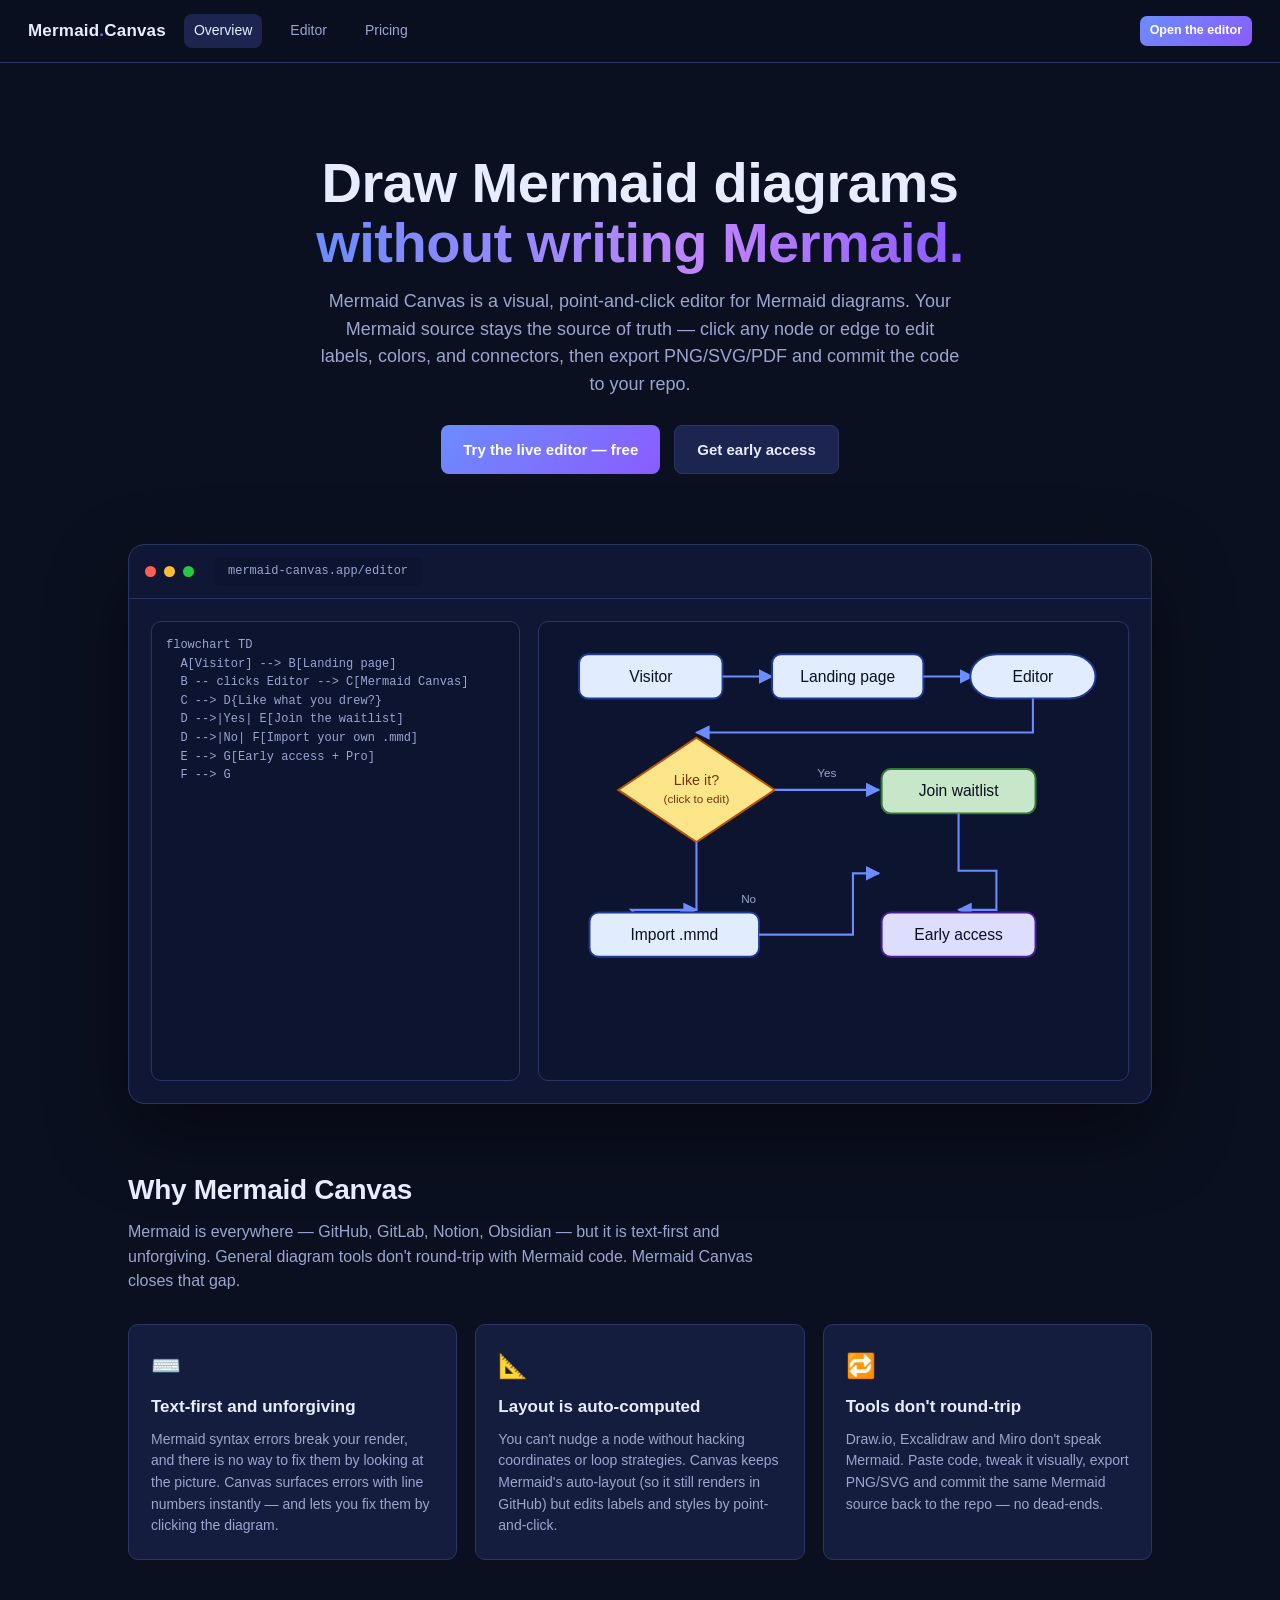
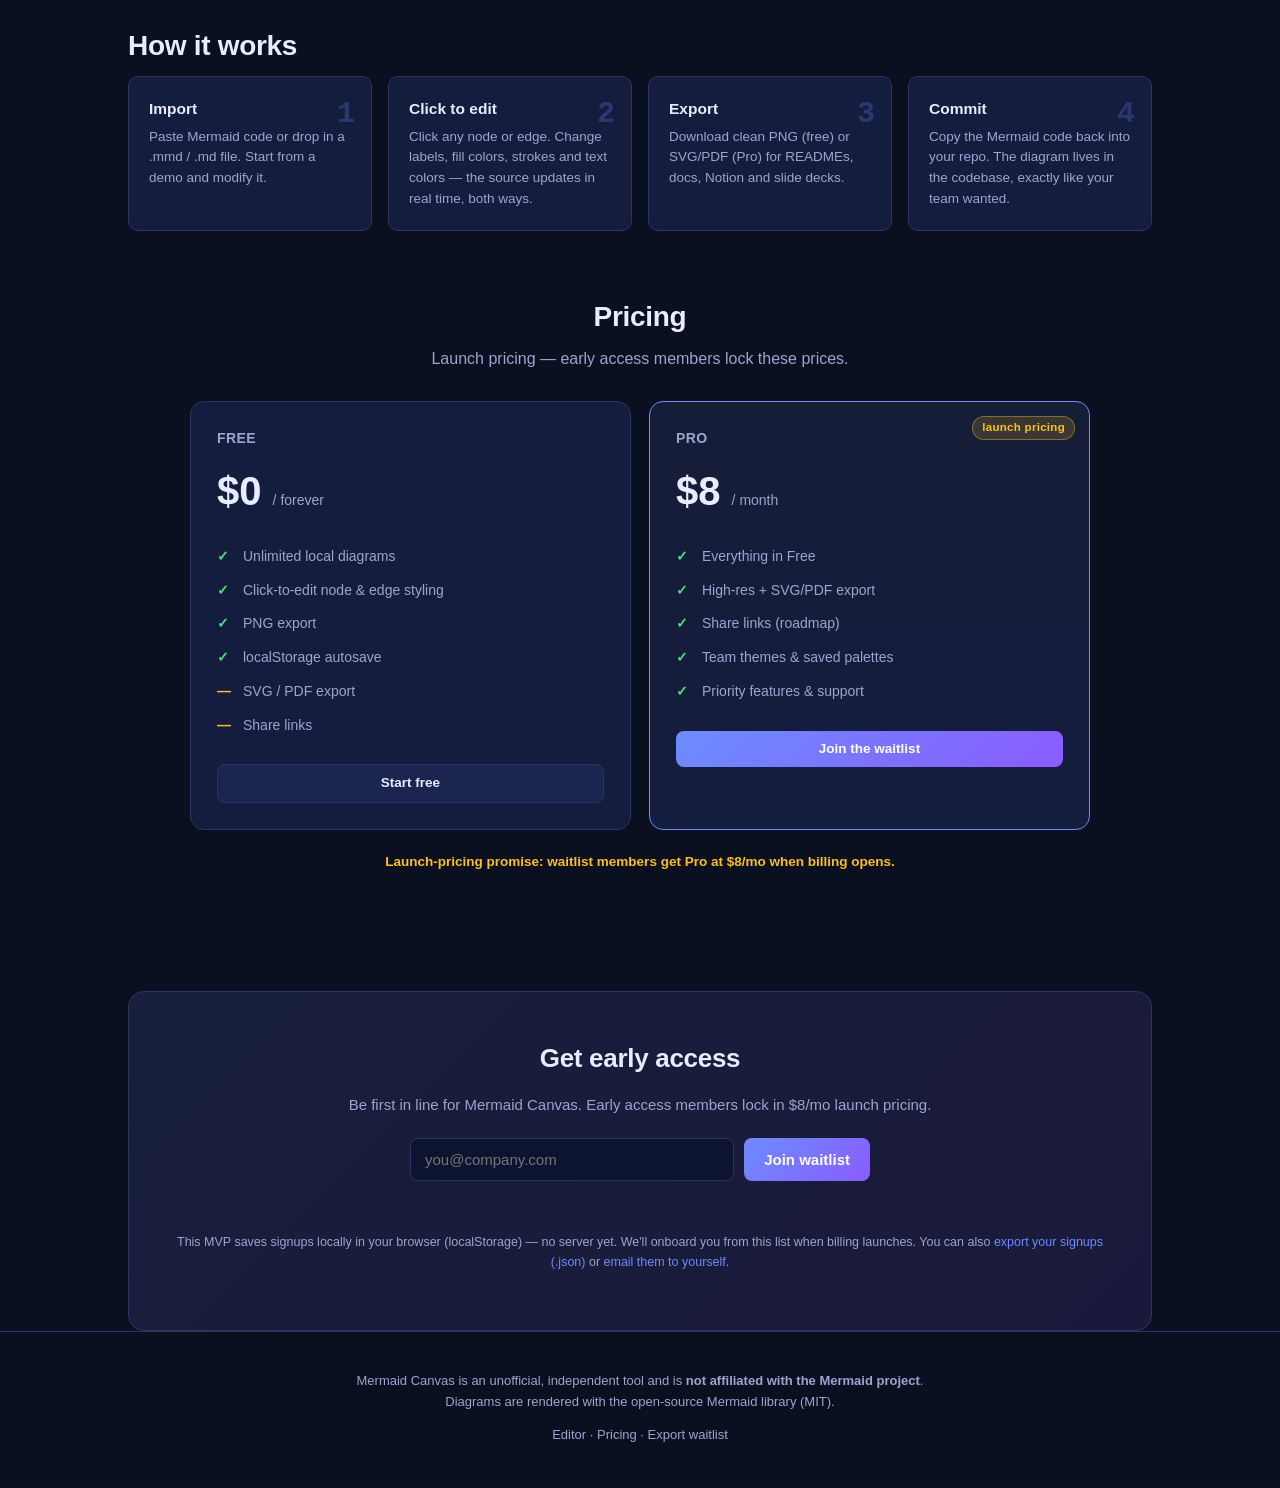
==== index.html @ 44bf365f "Mermaid Canvas MVP: visual editor + landing + pricing + waitlist" ====
<!doctype html>
<html lang="en">
<head>
<meta charset="utf-8">
<meta name="viewport" content="width=device-width, initial-scale=1">
<title>Mermaid Canvas — Draw Mermaid diagrams without writing Mermaid</title>
<meta name="description" content="A visual, point-and-click editor for Mermaid diagrams. Your Mermaid source stays the source of truth: click nodes and edges to edit labels and colors, export PNG/SVG/PDF, and commit the code to your repo.">
<link rel="icon" href="data:image/svg+xml,%3Csvg xmlns='http://www.w3.org/2000/svg' viewBox='0 0 32 32'%3E%3Crect x='3' y='6' width='26' height='20' rx='5' fill='%236c8cff'/%3E%3Ccircle cx='9' cy='16' r='3' fill='%230b1020'/%3E%3Cpath d='M12 16h8M20 12l5 4-5 4' stroke='%230b1020' stroke-width='2' fill='none'/%3E%3C/svg%3E">
<link rel="stylesheet" href="css/style.css">
</head>
<body>
<nav class="nav">
  <a class="logo" href="index.html">Mermaid<span class="dot">.</span>Canvas</a>
  <a class="navlink active" href="index.html">Overview</a>
  <a class="navlink" href="editor.html">Editor</a>
  <a class="navlink" href="pricing.html">Pricing</a>
  <span class="spacer"></span>
  <a class="btn primary small" href="editor.html">Open the editor</a>
</nav>

<header class="hero">
  <h1>Draw Mermaid diagrams<br><span class="grad">without writing Mermaid.</span></h1>
  <p class="sub">Mermaid Canvas is a visual, point-and-click editor for Mermaid diagrams. Your Mermaid source stays the source of truth — click any node or edge to edit labels, colors, and connectors, then export PNG/SVG/PDF and commit the code to your repo.</p>
  <div class="cta-row">
    <a class="btn primary" href="editor.html">Try the live editor — free</a>
    <a class="btn" href="#waitlist">Get early access</a>
  </div>
</header>

<div class="editor-preview">
  <div class="frame">
    <div class="frame-bar">
      <span class="circle"></span><span class="circle"></span><span class="circle"></span>
      <span class="fake-url">mermaid-canvas.app/editor</span>
    </div>
    <div class="mock">
      <div class="pane code">flowchart TD
  A[Visitor] --> B[Landing page]
  B -- clicks Editor --> C[Mermaid Canvas]
  C --> D{Like what you drew?}
  D -->|Yes| E[Join the waitlist]
  D -->|No| F[Import your own .mmd]
  E --> G[Early access + Pro]
  F --> G</div>
      <div class="pane canvas">
        <svg viewBox="0 0 430 330" xmlns="http://www.w3.org/2000/svg" role="img" aria-label="Preview of the Mermaid Canvas editor rendering a flowchart">
          <defs>
            <marker id="arr" viewBox="0 0 10 10" refX="9" refY="5" markerWidth="7" markerHeight="7" orient="auto-start-reverse">
              <path d="M0,0 L10,5 L0,10 z" fill="#6c8cff"/>
            </marker>
          </defs>
          <!-- A -->
          <rect x="20" y="14" width="110" height="34" rx="7" fill="#e1ecff" stroke="#1f3a93" stroke-width="1.5"/>
          <text x="75" y="35" text-anchor="middle" font-size="12" fill="#0b1020" font-family="sans-serif">Visitor</text>
          <line x1="130" y1="31" x2="168" y2="31" stroke="#6c8cff" stroke-width="1.6" marker-end="url(#arr)"/>
          <!-- B -->
          <rect x="168" y="14" width="116" height="34" rx="7" fill="#e1ecff" stroke="#1f3a93" stroke-width="1.5"/>
          <text x="226" y="35" text-anchor="middle" font-size="12" fill="#0b1020" font-family="sans-serif">Landing page</text>
          <line x1="284" y1="31" x2="322" y2="31" stroke="#6c8cff" stroke-width="1.6" marker-end="url(#arr)"/>
          <!-- C -->
          <rect x="320" y="14" width="96" height="34" rx="20" fill="#e1ecff" stroke="#1f3a93" stroke-width="1.5"/>
          <text x="368" y="35" text-anchor="middle" font-size="12" fill="#0b1020" font-family="sans-serif">Editor</text>
          <path d="M368 48 V74 H110" fill="none" stroke="#6c8cff" stroke-width="1.6" marker-end="url(#arr)"/>
          <!-- D -->
          <polygon points="110,78 170,118 110,158 50,118" fill="#fde68a" stroke="#b45309" stroke-width="1.5"/>
          <text x="110" y="114" text-anchor="middle" font-size="11" fill="#78350f" font-family="sans-serif">Like it?</text>
          <text x="110" y="128" text-anchor="middle" font-size="9" fill="#78350f" font-family="sans-serif">(click to edit)</text>
          <path d="M170 118 H250" fill="none" stroke="#6c8cff" stroke-width="1.6" marker-end="url(#arr)"/>
          <text x="210" y="108" text-anchor="middle" font-size="9" fill="#9aa5d0" font-family="sans-serif">Yes</text>
          <!-- E -->
          <rect x="252" y="102" width="118" height="34" rx="7" fill="#c8e6c9" stroke="#2e7d32" stroke-width="1.5"/>
          <text x="311" y="123" text-anchor="middle" font-size="12" fill="#0b1020" font-family="sans-serif">Join waitlist</text>
          <path d="M110 158 V210 H60 L80 230 L100 210 H110" fill="none" stroke="#6c8cff" stroke-width="1.6" marker-end="url(#arr)"/>
          <text x="150" y="205" text-anchor="middle" font-size="9" fill="#9aa5d0" font-family="sans-serif">No</text>
          <!-- F -->
          <rect x="28" y="212" width="130" height="34" rx="7" fill="#e1ecff" stroke="#1f3a93" stroke-width="1.5"/>
          <text x="93" y="233" text-anchor="middle" font-size="12" fill="#0b1020" font-family="sans-serif">Import .mmd</text>
          <path d="M158 229 H230 L230 182 H250" fill="none" stroke="#6c8cff" stroke-width="1.6" marker-end="url(#arr)"/>
          <path d="M311 136 V180 H340 V210 H311" fill="none" stroke="#6c8cff" stroke-width="1.6" marker-end="url(#arr)"/>
          <!-- G -->
          <rect x="252" y="212" width="118" height="34" rx="7" fill="#ddddff" stroke="#4c1d95" stroke-width="1.5"/>
          <text x="311" y="233" text-anchor="middle" font-size="12" fill="#0b1020" font-family="sans-serif">Early access</text>
        </svg>
      </div>
    </div>
  </div>
</div>

<section class="section">
  <h2>Why Mermaid Canvas</h2>
  <p class="lead">Mermaid is everywhere — GitHub, GitLab, Notion, Obsidian — but it is text-first and unforgiving. General diagram tools don't round-trip with Mermaid code. Mermaid Canvas closes that gap.</p>
  <div class="grid3">
    <div class="card">
      <div class="ico">⌨️</div>
      <h3>Text-first and unforgiving</h3>
      <p>Mermaid syntax errors break your render, and there is no way to fix them by looking at the picture. Canvas surfaces errors with line numbers instantly — and lets you fix them by clicking the diagram.</p>
    </div>
    <div class="card">
      <div class="ico">📐</div>
      <h3>Layout is auto-computed</h3>
      <p>You can't nudge a node without hacking coordinates or loop strategies. Canvas keeps Mermaid's auto-layout (so it still renders in GitHub) but edits labels and styles by point-and-click.</p>
    </div>
    <div class="card">
      <div class="ico">🔁</div>
      <h3>Tools don't round-trip</h3>
      <p>Draw.io, Excalidraw and Miro don't speak Mermaid. Paste code, tweak it visually, export PNG/SVG and commit the same Mermaid source back to the repo — no dead-ends.</p>
    </div>
  </div>
</section>

<section class="section">
  <h2>How it works</h2>
  <div class="how">
    <div class="step"><h3>Import</h3><p>Paste Mermaid code or drop in a .mmd / .md file. Start from a demo and modify it.</p></div>
    <div class="step"><h3>Click to edit</h3><p>Click any node or edge. Change labels, fill colors, strokes and text colors — the source updates in real time, both ways.</p></div>
    <div class="step"><h3>Export</h3><p>Download clean PNG (free) or SVG/PDF (Pro) for READMEs, docs, Notion and slide decks.</p></div>
    <div class="step"><h3>Commit</h3><p>Copy the Mermaid code back into your repo. The diagram lives in the codebase, exactly like your team wanted.</p></div>
  </div>
</section>

<section class="section" id="pricing">
  <h2 style="text-align:center">Pricing</h2>
  <p class="lead" style="text-align:center;margin-left:auto;margin-right:auto">Launch pricing — early access members lock these prices.</p>
  <div class="pricing-grid">
    <div class="price-card">
      <div class="plan">Free</div>
      <div class="price">$0 <small>/ forever</small></div>
      <ul>
        <li>Unlimited local diagrams</li>
        <li>Click-to-edit node &amp; edge styling</li>
        <li>PNG export</li>
        <li>localStorage autosave</li>
        <li class="no">SVG / PDF export</li>
        <li class="no">Share links</li>
      </ul>
      <a class="btn" href="editor.html" style="width:100%;justify-content:center">Start free</a>
    </div>
    <div class="price-card pro">
      <span class="badge warn" style="position:absolute;top:14px;right:14px">launch pricing</span>
      <div class="plan">Pro</div>
      <div class="price">$8 <small>/ month</small></div>
      <ul>
        <li>Everything in Free</li>
        <li>High-res + SVG/PDF export</li>
        <li>Share links (roadmap)</li>
        <li>Team themes &amp; saved palettes</li>
        <li>Priority features &amp; support</li>
      </ul>
      <a class="btn primary" href="#waitlist" style="width:100%;justify-content:center">Join the waitlist</a>
    </div>
  </div>
  <p class="launch-note">Launch-pricing promise: waitlist members get Pro at $8/mo when billing opens.</p>
</section>

<section class="section">
  <div class="waitlist-wrap" id="waitlist">
    <h2>Get early access</h2>
    <p class="sub">Be first in line for Mermaid Canvas. Early access members lock in $8/mo launch pricing.</p>
    <form class="wl-form" id="wl-form-bottom">
      <input type="email" id="wl-email-bottom" placeholder="you@company.com" required autocomplete="email">
      <button type="submit" class="btn primary">Join waitlist</button>
    </form>
    <div class="wl-msg" id="wl-msg-bottom"></div>
    <p class="wl-honest" id="wl-honest">This MVP saves signups locally in your browser (localStorage) — no server yet. We'll onboard you from this list when billing launches. You can also <a href="#" id="wl-export-bottom">export your signups (.json)</a> or <a href="#" id="wl-mailto-bottom">email them to yourself</a>.</p>
  </div>
</section>

<footer class="footer">
  <p>Mermaid Canvas is an unofficial, independent tool and is <strong>not affiliated with the Mermaid project</strong>.<br>
  Diagrams are rendered with the open-source Mermaid library (MIT).</p>
  <p class="liveurl" id="live-url"></p>
  <p><a href="editor.html">Editor</a> · <a href="pricing.html">Pricing</a> · <a href="#" id="wl-export-footer">Export waitlist</a></p>
</footer>

<script src="js/lead.js"></script>
<script>
(function () {
  'use strict';
  function wireForm(inputId, msgId, honestId, source) {
    var form = document.getElementById('wl-form-' + inputId.split('-').pop()) || null;
    var input = document.getElementById(inputId);
    var msg = document.getElementById(msgId);
    if (!input || !form) return;
    form.addEventListener('submit', function (e) {
      e.preventDefault();
      var res = window.LeadHub.add(input.value, source);
      if (!res.ok) { msg.className = 'wl-msg err'; msg.textContent = res.error; return; }
      input.value = '';
      msg.className = 'wl-msg ok';
      msg.textContent = res.duplicate
        ? 'You are already on the waitlist — thank you!'
        : 'You are on the waitlist — we will email you at launch. ' +
          (window.LeadHub.list().length > 1 ? '(' + window.LeadHub.list().length + ' signups total so far, saved in this browser)' : 'Saved in this browser.');
    });
  }
  wireForm('wl-email-bottom', 'wl-msg-bottom', null, 'landing-hero');

  var exportBtn = document.getElementById('wl-export-bottom');
  if (exportBtn) exportBtn.addEventListener('click', function (e) { e.preventDefault(); window.LeadHub.exportFile(); });
  var mailtoBtn = document.getElementById('wl-mailto-bottom');
  if (mailtoBtn) mailtoBtn.addEventListener('click', function (e) { e.preventDefault(); window.location.href = window.LeadHub.mailtoLink(); });
  var footerExport = document.getElementById('wl-export-footer');
  if (footerExport) footerExport.addEventListener('click', function (e) { e.preventDefault(); window.LeadHub.exportFile(); });
})();
</script>
</body>
</html>
---- css/style.css ----
/* Mermaid Canvas — shared styles (landing / pricing / editor) */
:root {
  --bg: #0b1020;
  --bg-soft: #101735;
  --panel: #151d3f;
  --panel-2: #1b2550;
  --line: #2a3565;
  --text: #e8ecff;
  --text-dim: #9aa5d0;
  --brand: #6c8cff;
  --brand-2: #8a5cff;
  --accent: #4ade80;
  --warn: #fbbf24;
  --danger: #f87171;
  --radius: 10px;
  --mono: ui-monospace, "SF Mono", SFMono-Regular, Menlo, Consolas, monospace;
}
* { box-sizing: border-box; }
html, body { margin: 0; padding: 0; }
body {
  background: var(--bg);
  color: var(--text);
  font-family: -apple-system, BlinkMacSystemFont, "Segoe UI", Roboto, Inter, "Helvetica Neue", Arial, sans-serif;
  line-height: 1.55;
  -webkit-font-smoothing: antialiased;
}
a { color: var(--brand); text-decoration: none; }
a:hover { text-decoration: underline; }

/* ---------- shared chrome ---------- */
.nav {
  display: flex; align-items: center; gap: 18px;
  padding: 14px 28px;
  border-bottom: 1px solid var(--line);
  background: rgba(11,16,32,.85);
  position: sticky; top: 0; z-index: 40;
}
.nav .logo { font-weight: 800; font-size: 17px; color: var(--text); letter-spacing: .2px; }
.nav .logo .dot { color: var(--brand-2); }
.nav .logo:hover { text-decoration: none; }
.nav .spacer { flex: 1; }
.nav a.navlink { color: var(--text-dim); font-size: 14px; padding: 6px 10px; border-radius: 8px; }
.nav a.navlink:hover { color: var(--text); background: var(--panel-2); text-decoration: none; }
.nav a.navlink.active { color: var(--text); background: var(--panel-2); }
.btn {
  display: inline-flex; align-items: center; gap: 7px;
  background: var(--panel-2); color: var(--text);
  border: 1px solid var(--line); border-radius: 8px;
  padding: 8px 14px; font-size: 13.5px; font-weight: 600; cursor: pointer;
  transition: background .15s, border-color .15s;
}
.btn:hover { background: #243065; border-color: #39498a; text-decoration: none; }
.btn.primary { background: linear-gradient(135deg, var(--brand), var(--brand-2)); border: none; color: #fff; }
.btn.primary:hover { filter: brightness(1.12); }
.btn.ghost { background: transparent; }
.btn.small { padding: 5px 10px; font-size: 12.5px; border-radius: 7px; }
.btn:disabled { opacity: .45; cursor: not-allowed; }
select, input[type="text"], input[type="email"], input[type="color"], textarea {
  background: #0d1430; color: var(--text);
  border: 1px solid var(--line); border-radius: 8px;
  padding: 8px 10px; font-size: 13.5px; font-family: inherit;
}
input:focus, textarea:focus, select:focus { outline: 2px solid var(--brand); outline-offset: 1px; }
.badge {
  display: inline-block; padding: 2px 9px; border-radius: 999px;
  font-size: 11.5px; font-weight: 700; letter-spacing: .3px;
}
.badge.warn { background: rgba(251,191,36,.16); color: var(--warn); border: 1px solid rgba(251,191,36,.4); }
.badge.ok { background: rgba(74,222,128,.14); color: var(--accent); border: 1px solid rgba(74,222,128,.4); }
.badge.muted { background: var(--panel-2); color: var(--text-dim); }

.footer {
  border-top: 1px solid var(--line);
  padding: 26px 28px 30px; text-align: center; color: var(--text-dim); font-size: 13px;
}
.footer .liveurl { font-family: var(--mono); font-size: 12px; color: var(--text-dim); }
.footer a { color: var(--text-dim); }

/* ---------- landing ---------- */
.hero {
  max-width: 1080px; margin: 0 auto; padding: 72px 28px 30px; text-align: center;
}
.hero h1 { font-size: clamp(34px, 5.4vw, 56px); line-height: 1.08; margin: 18px 0 14px; letter-spacing: -.5px; }
.hero h1 .grad { background: linear-gradient(90deg, var(--brand), #c084fc 60%, var(--brand-2)); -webkit-background-clip: text; background-clip: text; color: transparent; }
.hero .sub { font-size: 18px; color: var(--text-dim); max-width: 640px; margin: 0 auto 26px; }
.hero .cta-row { display: flex; gap: 14px; justify-content: center; flex-wrap: wrap; }
.hero .cta-row .btn { font-size: 15px; padding: 12px 22px; }

.editor-preview {
  max-width: 1080px; margin: 40px auto 0; padding: 0 28px;
}
.editor-preview .frame {
  border: 1px solid var(--line); border-radius: 16px; overflow: hidden;
  background: var(--bg-soft); box-shadow: 0 30px 80px rgba(0,0,0,.45);
}
.editor-preview .frame-bar { display: flex; gap: 8px; padding: 12px 16px; border-bottom: 1px solid var(--line); align-items: center; }
.editor-preview .frame-bar .circle { width: 11px; height: 11px; border-radius: 50%; background: #3a4270; }
.editor-preview .frame-bar .circle:nth-child(1){ background:#ff5f57; } .editor-preview .frame-bar .circle:nth-child(2){ background:#febc2e; } .editor-preview .frame-bar .circle:nth-child(3){ background:#28c840; }
.editor-preview .frame-bar .fake-url { margin-left: 12px; background: #0d1430; border-radius: 7px; padding: 5px 14px; font-size: 12px; color: var(--text-dim); font-family: var(--mono); }
.editor-preview .mock { padding: 22px; display: grid; grid-template-columns: 1fr 1.6fr; gap: 18px; }
.editor-preview .mock .pane { border: 1px solid var(--line); border-radius: 10px; background: #0d1430; min-height: 260px; }
.editor-preview .mock .pane.code { padding: 14px; font-family: var(--mono); font-size: 12px; color: var(--text-dim); white-space: pre; overflow: hidden; }
.editor-preview .mock .pane.canvas { padding: 14px; display: flex; align-items: center; justify-content: center; }
.editor-preview .mock .pane.canvas svg { width: 100%; height: auto; }

.section { max-width: 1080px; margin: 0 auto; padding: 64px 28px 0; }
.section h2 { font-size: 28px; margin: 0 0 8px; letter-spacing: -.3px; }
.section .lead { color: var(--text-dim); max-width: 640px; margin: 0 0 30px; }
.grid3 { display: grid; grid-template-columns: repeat(auto-fit, minmax(260px, 1fr)); gap: 18px; }
.card {
  background: var(--panel); border: 1px solid var(--line); border-radius: var(--radius);
  padding: 22px; 
}
.card h3 { margin: 10px 0 8px; font-size: 17px; }
.card p { margin: 0; color: var(--text-dim); font-size: 14px; }
.card .ico { font-size: 24px; }

.how { counter-reset: step; display: grid; grid-template-columns: repeat(auto-fit, minmax(200px, 1fr)); gap: 16px; }
.step { background: var(--panel); border: 1px solid var(--line); border-radius: var(--radius); padding: 20px; position: relative; }
.step::before { counter-increment: step; content: counter(step); position: absolute; top: 14px; right: 16px; font-size: 30px; font-weight: 800; color: rgba(108,140,255,.25); font-family: var(--mono); }
.step h3 { margin: 0 0 6px; font-size: 15.5px; }
.step p { margin: 0; color: var(--text-dim); font-size: 13.5px; }

/* pricing */
.pricing-grid { display: grid; grid-template-columns: repeat(auto-fit, minmax(280px, 1fr)); gap: 18px; max-width: 900px; margin: 0 auto; }
.price-card { background: var(--panel); border: 1px solid var(--line); border-radius: 14px; padding: 26px; position: relative; }
.price-card.pro { border-color: var(--brand); background: linear-gradient(180deg, rgba(108,140,255,.10), var(--panel)); }
.price-card .plan { font-size: 14px; font-weight: 700; letter-spacing: .4px; text-transform: uppercase; color: var(--text-dim); }
.price-card .price { font-size: 40px; font-weight: 800; margin: 10px 0 4px; }
.price-card .price small { font-size: 14px; color: var(--text-dim); font-weight: 500; }
.price-card ul { list-style: none; padding: 0; margin: 18px 0 22px; }
.price-card li { padding: 6px 0 6px 26px; position: relative; font-size: 14px; color: var(--text-dim); }
.price-card li::before { content: "✓"; position: absolute; left: 0; color: var(--accent); font-weight: 800; }
.price-card li.no::before { content: "—"; color: var(--warn); }
.launch-note { text-align: center; color: var(--warn); font-size: 13.5px; margin-top: 22px; font-weight: 600; }

/* waitlist */
.waitlist-wrap { background: linear-gradient(135deg, rgba(108,140,255,.12), rgba(138,92,255,.12)); border: 1px solid var(--line); border-radius: 16px; padding: 46px 30px; text-align: center; margin-top: 40px; }
.waitlist-wrap h2 { font-size: 26px; margin: 0 0 8px; }
.waitlist-wrap .sub { color: var(--text-dim); margin-bottom: 22px; font-size: 15px; }
.wl-form { display: flex; gap: 10px; justify-content: center; flex-wrap: wrap; max-width: 460px; margin: 0 auto; }
.wl-form input[type="email"] { flex: 1; min-width: 240px; padding: 12px 14px; font-size: 15px; }
.wl-form .btn { font-size: 15px; padding: 12px 20px; }
.wl-msg { margin-top: 14px; font-size: 14px; min-height: 20px; }
.wl-msg.ok { color: var(--accent); }
.wl-msg.err { color: var(--danger); }
.wl-honest { margin-top: 18px; font-size: 12.5px; color: var(--text-dim); }

/* ---------- editor ---------- */
.editor-body { height: 100vh; display: flex; flex-direction: column; overflow: hidden; }
.editor-body .nav { position: static; flex: 0 0 auto; }
.editor-toolbar {
  flex: 0 0 auto; display: flex; flex-wrap: wrap; align-items: center; gap: 8px;
  padding: 9px 16px; border-bottom: 1px solid var(--line); background: var(--bg-soft);
}
.editor-toolbar .group { display: flex; align-items: center; gap: 6px; padding: 0 6px; border-right: 1px solid var(--line); }
.editor-toolbar .group:last-child { border-right: none; }
.editor-toolbar label { font-size: 12px; color: var(--text-dim); }
.editor-main { flex: 1; display: grid; grid-template-columns: minmax(300px, 42%) 1fr; min-height: 0; }
.editor-code { display: flex; flex-direction: column; border-right: 1px solid var(--line); min-height: 0; background: #0a0f26; }
.code-head { display: flex; align-items: center; gap: 8px; padding: 8px 12px; border-bottom: 1px solid var(--line); font-size: 12.5px; color: var(--text-dim); }
.code-head .spacer { flex: 1; }
.editor-code textarea {
  flex: 1; width: 100%; resize: none; border: none; border-radius: 0;
  background: transparent; color: #d9e2ff; font-family: var(--mono);
  font-size: 13px; line-height: 1.6; padding: 12px 14px; tab-size: 2;
}
.editor-code textarea:focus { outline: none; }
.errbar { padding: 8px 12px; font-family: var(--mono); font-size: 12px; white-space: pre-wrap; max-height: 120px; overflow: auto; border-top: 1px solid var(--line); display: none; }
.errbar.err { display: block; color: #ffb4b4; background: rgba(248,113,113,.08); }
.statusbar { padding: 7px 12px; border-top: 1px solid var(--line); background: var(--bg-soft); font-size: 12px; color: var(--text-dim); display: flex; gap: 10px; align-items: center; }
.statusbar .ok-dot { color: var(--accent); }
.statusbar .err-dot { color: var(--danger); }
.statusbar .spacer { flex: 1; }

.editor-canvas { position: relative; overflow: auto; background:
  radial-gradient(circle at 1px 1px, rgba(154,165,208,.10) 1px, transparent 0) 0 0/22px 22px,
  var(--bg);
  padding: 24px; }
.editor-canvas .svg-wrap { min-width: max-content; min-height: max-content; }
.editor-canvas svg { max-width: none; }
.editor-canvas svg g.node { cursor: pointer; }
.editor-canvas svg g.edgePath, .editor-canvas svg g.edgeLabel { cursor: pointer; }
.editor-canvas svg g.selected > rect, .editor-canvas svg g.selected > polygon, .editor-canvas svg g.selected > path.shape,
.editor-canvas svg g.selected .nodeLabel { outline: 2px solid var(--warn); outline-offset: 3px; border-radius: 4px; }
.editor-canvas svg path.flowchart-link.selected, .editor-canvas svg g.edgePath.selected path { stroke-width: 4px !important; }
.editor-canvas .empty-state { position: absolute; inset: 0; display: flex; align-items: center; justify-content: center; color: var(--text-dim); font-size: 15px; gap: 10px; }

.inspector {
  position: absolute; top: 20px; right: 20px; width: 300px; z-index: 30;
  background: rgba(21,29,63,.97); border: 1px solid var(--line); border-radius: 12px;
  box-shadow: 0 18px 50px rgba(0,0,0,.5); padding: 16px; font-size: 13.5px;
  display: none;
}
.inspector.open { display: block; }
.inspector h4 { margin: 0 0 4px; font-size: 14.5px; }
.inspector .sel-type { font-size: 11.5px; color: var(--brand); font-weight: 700; letter-spacing: .4px; text-transform: uppercase; }
.inspector .field { margin-top: 12px; }
.inspector .field label { display: block; font-size: 12px; color: var(--text-dim); margin-bottom: 5px; }
.inspector .field input[type="text"], .inspector .field input[type="color"] { width: 100%; }
.inspector .color-row { display: flex; gap: 8px; align-items: center; }
.inspector .color-row input[type="color"] { flex: 0 0 auto; width: 52px; height: 36px; padding: 2px; }
.inspector .color-row span { font-family: var(--mono); font-size: 12px; color: var(--text-dim); }
.inspector .actions { display: flex; gap: 8px; margin-top: 14px; }
.inspector .actions .btn { flex: 1; justify-content: center; }
.inspector .hint { font-size: 11.5px; color: var(--text-dim); margin-top: 10px; }
.inspector .close-x { position: absolute; top: 12px; right: 14px; cursor: pointer; color: var(--text-dim); font-size: 16px; background: none; border: none; }

.palette { position: absolute; left: 20px; bottom: 20px; z-index: 30; display: flex; flex-direction: column; gap: 8px; }
.palette .btn { background: rgba(21,29,63,.95); }

/* modal */
.modal-backdrop { position: fixed; inset: 0; background: rgba(5,8,18,.66); z-index: 100; display: none; align-items: center; justify-content: center; }
.modal-backdrop.open { display: flex; }
.modal { background: var(--panel); border: 1px solid var(--line); border-radius: 14px; max-width: 440px; width: calc(100% - 40px); padding: 26px; }
.modal h3 { margin: 0 0 8px; font-size: 19px; }
.modal p { color: var(--text-dim); font-size: 14px; margin: 0 0 16px; }
.modal .wl-form { max-width: none; }
.modal .modal-actions { display: flex; gap: 10px; margin-top: 16px; justify-content: flex-end; }
.modal small { color: var(--text-dim); }

@media (max-width: 900px) {
  .editor-main { grid-template-columns: 1fr; grid-template-rows: 46% 54%; }
  .editor-code { border-right: none; border-bottom: 1px solid var(--line); }
  .inspector { width: auto; left: 16px; right: 16px; }
}
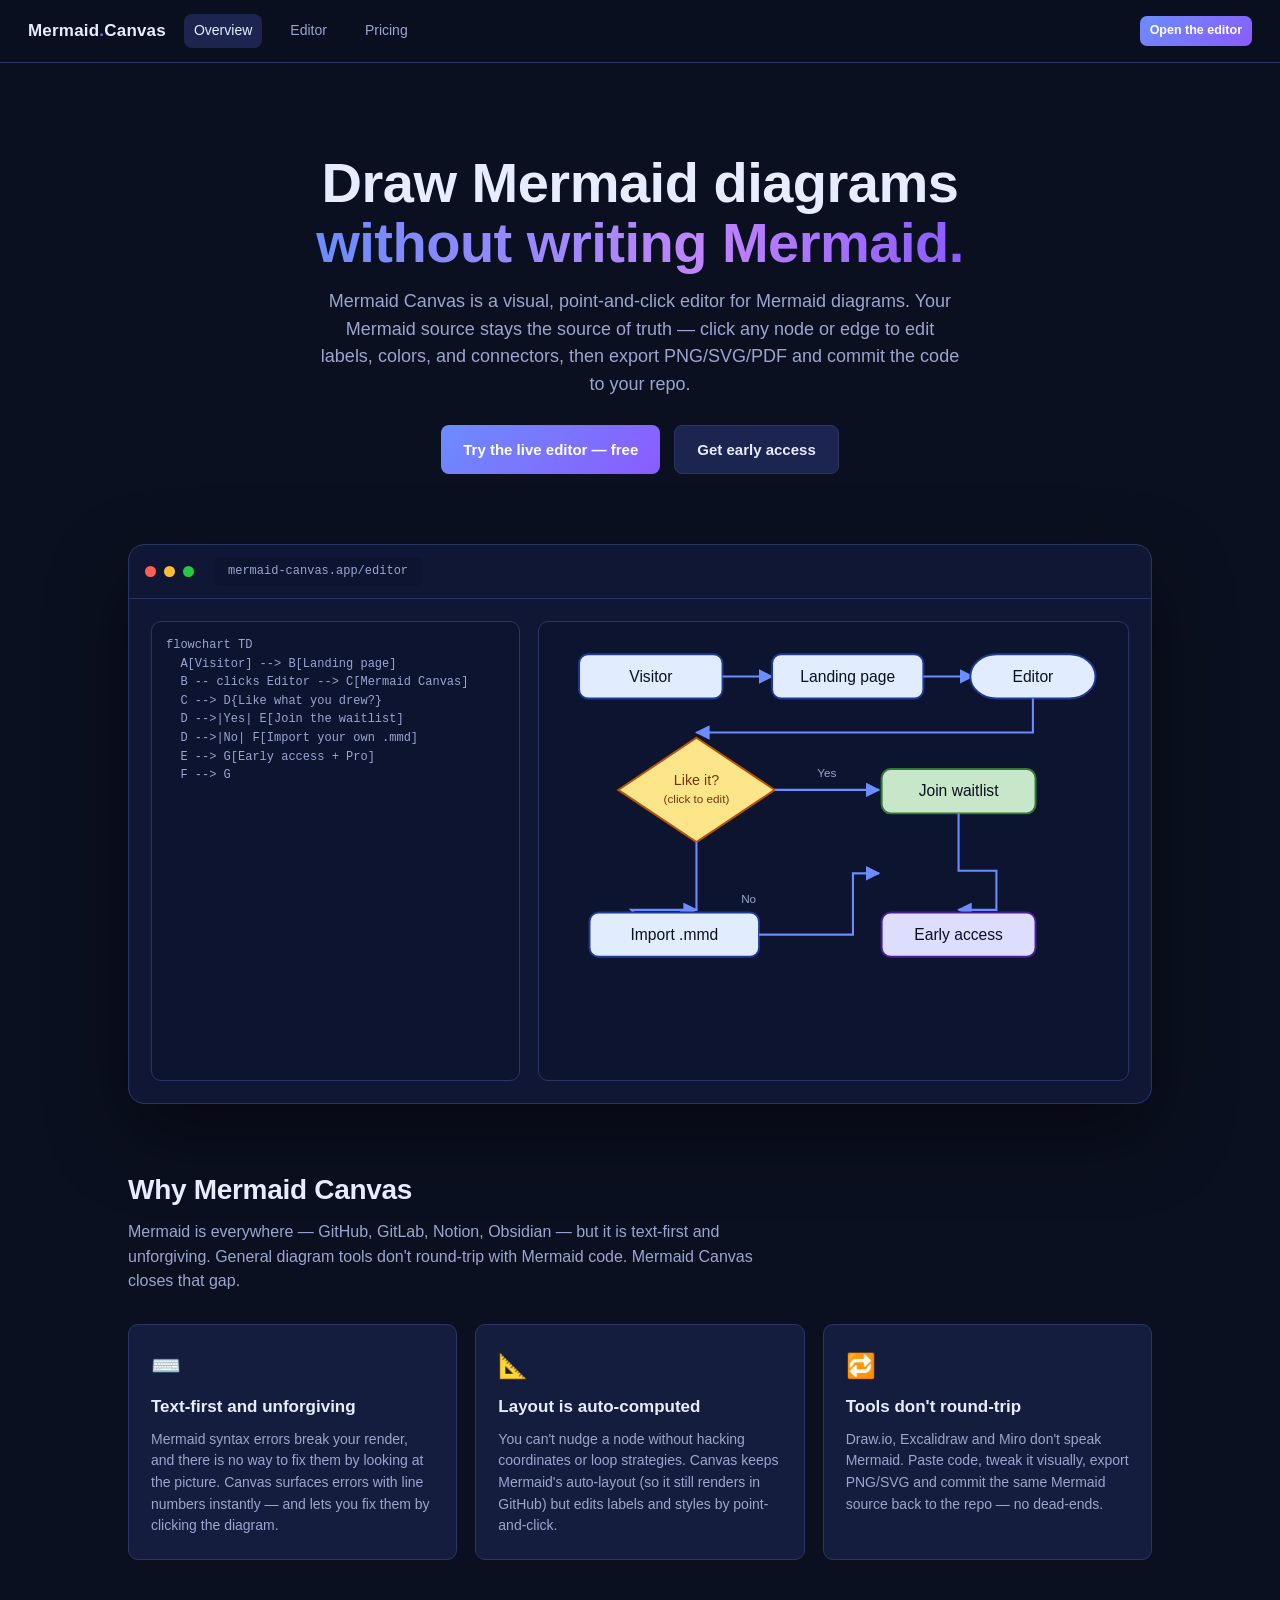
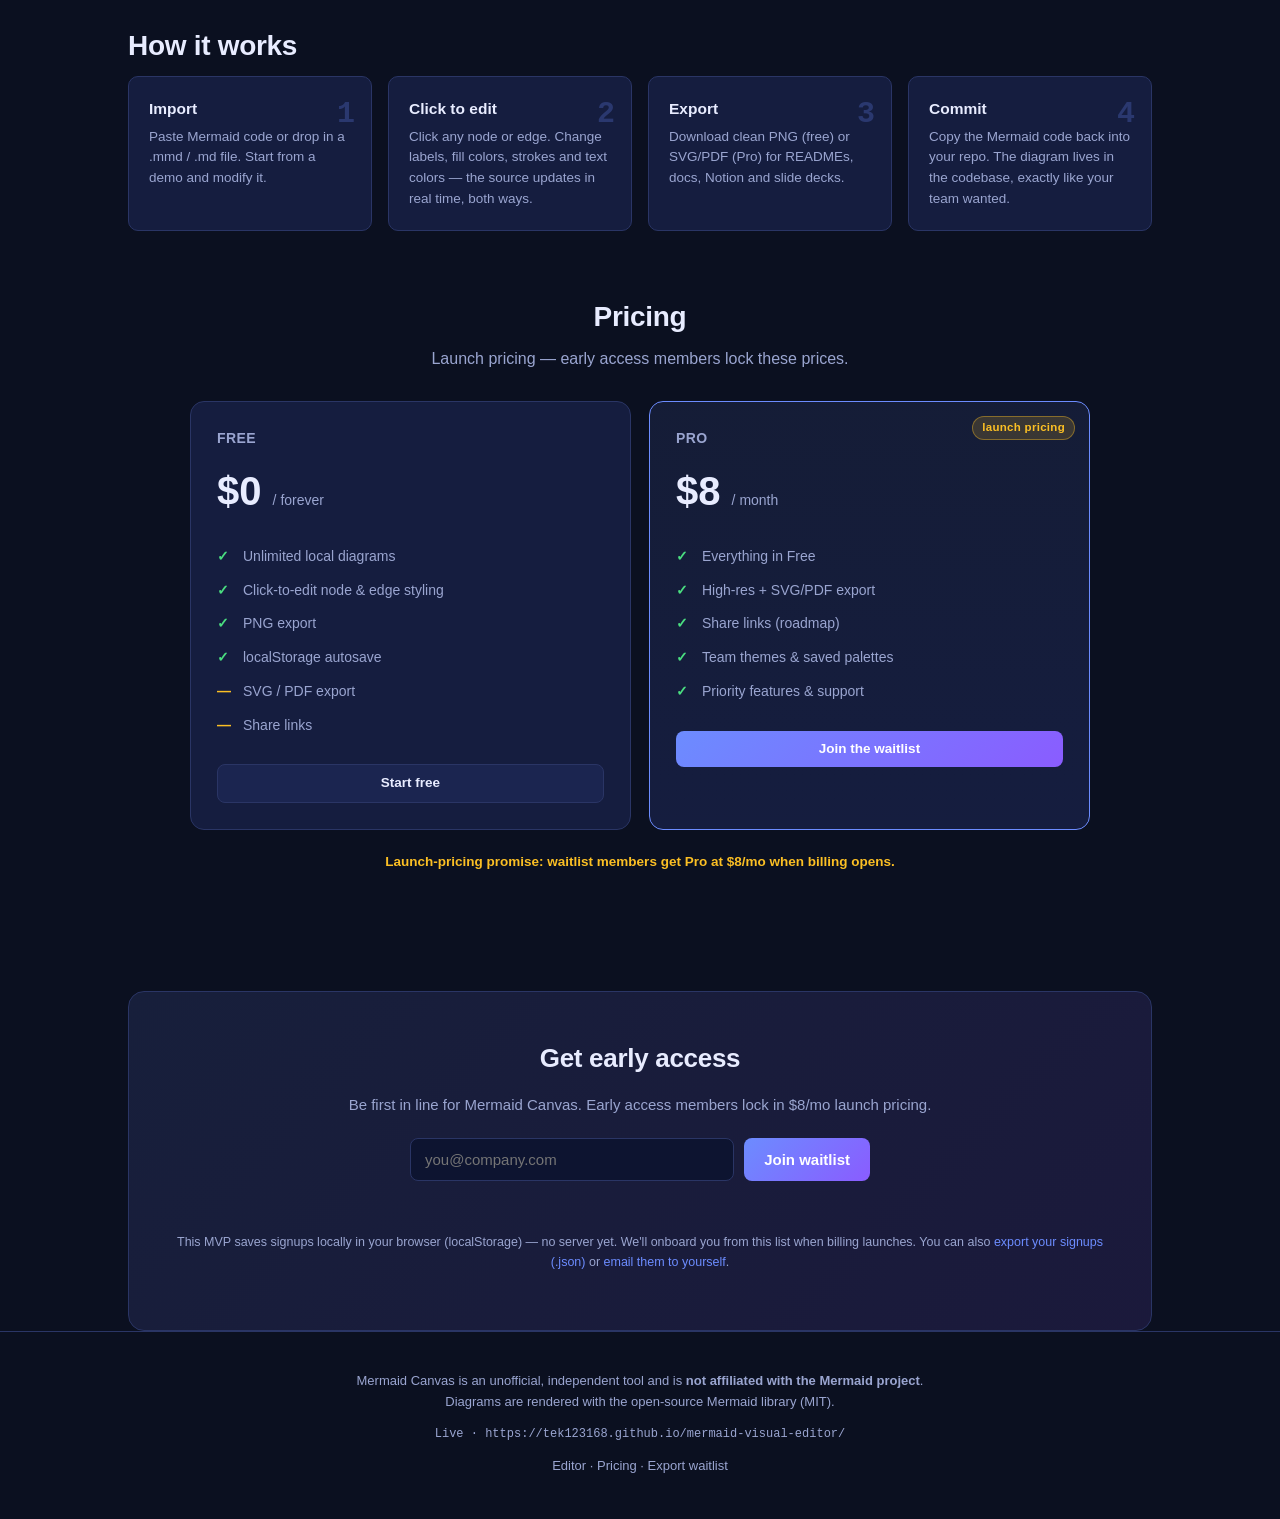
==== commit deed2d28: "Add verified live GitHub Pages URL to footers" ====
--- a/index.html
+++ b/index.html
@@ -168,7 +168,7 @@
 <footer class="footer">
   <p>Mermaid Canvas is an unofficial, independent tool and is <strong>not affiliated with the Mermaid project</strong>.<br>
   Diagrams are rendered with the open-source Mermaid library (MIT).</p>
-  <p class="liveurl" id="live-url"></p>
+  <p class="liveurl" id="live-url">Live · <a href="https://tek123168.github.io/mermaid-visual-editor/" style="color:var(--text-dim)">https://tek123168.github.io/mermaid-visual-editor/</a></p>
   <p><a href="editor.html">Editor</a> · <a href="pricing.html">Pricing</a> · <a href="#" id="wl-export-footer">Export waitlist</a></p>
 </footer>
 
